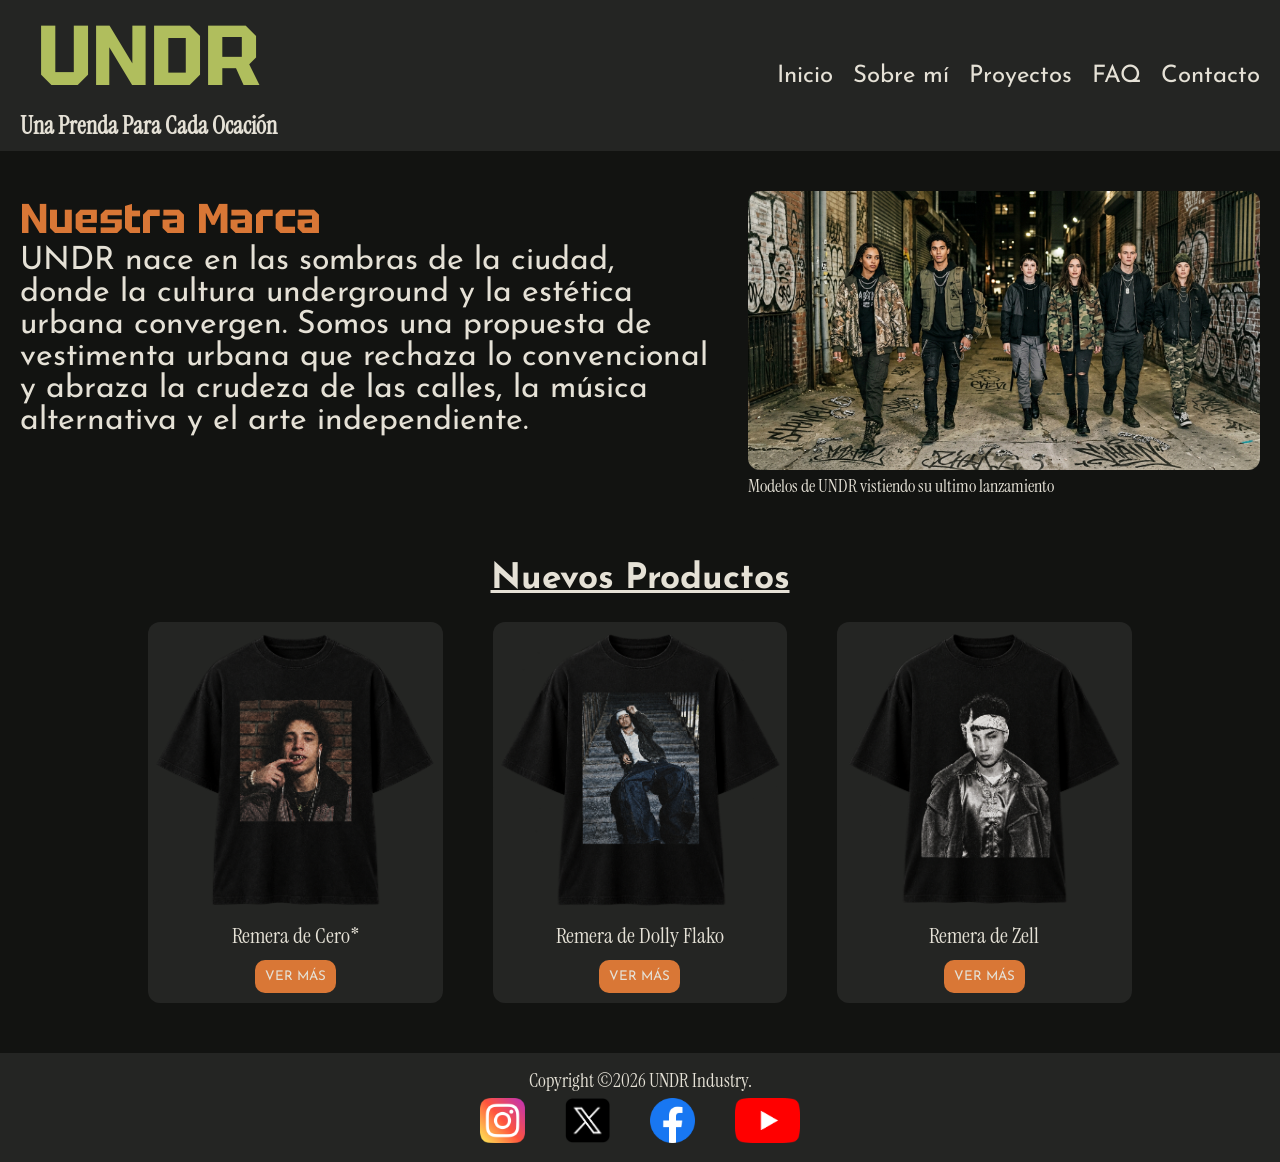
==== index.html @ f0256261 "Add files via upload" ====
<!DOCTYPE html>
<html lang="en">
    <head>
        <meta charset="UTF-8">
        <meta name="viewport" content="width=device-width, initial-scale=1.0">
        <link rel="stylesheet" href="./styles/styles.css">
        <title>UNDR Main Page</title>
    </head>
    <body>
        <header class="header">
            <div>
                <h1 class="logo">UNDR</h1>
                <h2 class="slogan">Una Prenda Para Cada Ocación</h2>
            </div>
            <nav class="navbar">
                <ul class="list">
                    <li>
                        <a href="index.html">Inicio</a>
                    </li>
                    <li>
                        <a href="./pages/sobre-mi.html">Sobre mí</a>
                    </li>
                    <li>
                        <a href="./pages/proyectos.html">Proyectos</a>
                    </li>
                    <li>
                        <a href="./pages/faq.html">FAQ</a>
                    </li>
                    <li>
                        <a href="./pages/contacto.html">Contacto</a>
                    </li>
                </ul>
            </nav>
        </header>
        <main>
            <article class="description">
                <div>
                    <h3>Nuestra Marca</h3>
                    <p class="text">
                        UNDR nace en las sombras de la ciudad, donde la cultura underground y la estética urbana convergen. Somos una propuesta de vestimenta urbana que rechaza lo convencional y abraza la crudeza de las calles, la música alternativa y el arte independiente.
                    </p>
                </div>
                <figure>
                    <img src="./assets/model-1.jfif" alt="modelos de UNDR">
                    <figcaption>Modelos de UNDR vistiendo su ultimo lanzamiento</figcaption>
                </figure>
            </article>
            <article class="card-article">
                <h2>Nuevos Productos</h2>
                <section class="cards">
                    <div class="card">
                        <figure>
                            <img src="./assets/remera-cero.png" alt="remera 1">
                        </figure>
                        <p>Remera de Cero*</p>
                        <button class="card-boton">VER M&Aacute;S</button>
                    </div>
                    <div class="card">
                        <figure>
                            <img src="./assets/remera-dolly.png" alt="remera 2">
                        </figure>
                        <p>Remera de Dolly Flako</p>
                        <button class="card-boton">VER M&Aacute;S</button>
                    </div>
                    <div class="card">
                        <figure>
                            <img src="./assets/remera-zell.png" alt="remera 3">
                        </figure>
                        <p>Remera de Zell</p>
                        <button class="card-boton">VER M&Aacute;S</button>
                    </div>
                </section>
            </article>
        </main>
        <footer class="footer">
            <h3>Copyright &copy;2026 UNDR Industry.</h3>
            <ul class="rrss">
                <li>
                    <a href="https://www.instagram.com/" target="_blank">
                        <img src="./assets/logos/instagram.png" alt="" class="logo-rrss">
                    </a>
                </li>
                <li>
                    <a href="https://x.com/" target="_blank">
                        <img src="./assets/logos/x.png" alt="" class="logo-rrss">
                    </a>
                </li>
                <li>
                    <a href="https://www.facebook.com/" target="_blank">
                        <img src="./assets/logos/facebook.png" alt="" class="logo-rrss">
                    </a>
                </li>
                <li>
                    <a href="https://www.youtube.com/" target="_blank">
                        <img src="./assets/logos/yt.png" alt="" class="logo-rrss">
                    </a>
                </li>
            </ul>
        </footer>
    </body>
</html>
---- styles/styles.css ----
@import url('https://fonts.googleapis.com/css2?family=Instrument+Serif:ital@0;1&family=Josefin+Sans:ital,wght@0,100..700;1,100..700&family=Tektur:wght@400..900&display=swap');

/* VARIABLES */
:root{
    --font-ter: Instrument Serif, Sans-serif;
    --font-sec: Josefin Sans, Sans-serif;
    --font-ppal: Tektur, Sans-serif;
    --background:#121311;
    --logo:#b0be5d;
    --text:#E5E1D6;
    --accent:#D97736;
    --accent-hover:#d977369d;
}
*{
    margin: 0;
    padding: 0;
}

/* ESTILOS BASE */
body{
    background-color: var(--background);
    color: var(--text);
}

/* TEXTO PRINCIPAL*/
.logo{
    font-family: var(--font-ppal);
    font-size: 5.3rem;
    color: var(--logo);
}

.slogan{
    font-family: var(--font-ter);
    font-size: 1.5rem;
}

.text{
    font-family: var(--font-sec);
    font-size: 2rem;
}

.info{
    font-family: var(--font-sec);
    font-size: 1.7rem;
}

/* HEADER */
.header{
    display: flex;
    justify-content: space-between;
    background-color: #47474757;
}

.header div{
    display: flex;
    flex-direction: column;
    align-items: center;
    margin-left: 20px;
    margin-bottom: 10px;
}

.navbar{
    display: flex;
    align-items: center;
}
.navbar ul li a:hover{
    text-decoration: underline;
}
/* DESCRIPCION */
.description{
    display: flex;
    justify-content: space-between;
}

.description figure{
    margin: 40px 20px;
    font-family: var(--font-ter);
    font-weight: 500;
    font-size: 1.1rem;
}

.description figure img{
    width: 40vw;
    height: auto;
    border-radius: 12px;
}
.description div h3{
    color: var(--accent);
    font-family: var(--font-ppal);
    font-size: 2.6rem;
}
.description div{
    margin:40px 20px;
}

/* PROYECTS */

.proyects{
    display: flex;
    flex-direction: column;
    gap: 20px;
}

.proyects h2{
    font-family: var(--font-ppal);
    font-size: 2.2rem;
    color: var(--accent);
    align-self: center;
    margin-top: 20px;
}

.proyects .list{
    justify-content: center;
    align-items: center;
    gap: 10px;
}

.item{
    width: 30vw;
    height: auto;
    display: flex;
    flex-direction: column;
    align-items: center;
    justify-content: center;
}

.item li{
}

.item img{
    width: 206px;
    height: auto;
}

/* CARDS */
.card-article{
    display: flex;
    flex-direction: column;
    align-items: center;
}

.card-article h2{
    font-family: var(--font-sec);
    font-size: 2.2rem;
    font-weight: 900;
    margin: 25px;
    text-decoration: underline;
}

.cards{
    display: flex;
    justify-content: space-around;
    gap: 50px;
}
.card{
    background-color: #47474757;
    display: flex;
    flex-direction: column;
    align-items: center;
    border-radius: 12px;
}
.card figure img{
    width: 23vw;
    height: auto;
}

.card p{
    font-family: var(--font-ter);
    font-size: 1.4rem;
    font-weight: 500;
    margin-bottom:10px ;
}

.card-boton{
    padding: 10px;
    margin-bottom: 10px;
    background-color: var(--accent);
    color: var(--text);
    font-family: var(--font-sec);
    border: none;
    border-radius: 10px;
}

.card-boton:hover{
    background-color: var(--accent-hover);
    text-decoration: underline;
}

/* LISTAS */
.list{
    font-family: var(--font-sec);
    font-size: 1.5rem;
    list-style: none;
    display: flex;
    margin-right: 20px;
    gap: 20px;
}

.list a{
    text-decoration: none;
    color: var(--text);
}

/* FOOTER Y LINKS */
.footer{
    display: flex;
    flex-direction: column;
    align-items: center;
    margin-top: 50px;
    padding-top:15px ;
    background-color: #47474757;
}

.footer h3{
    font-family: var(--font-ter);
    font-size: 1.2rem;
    font-weight: 400;
}

.rrss{
    list-style: none;
    display: flex;
    justify-content: center;
    gap: 10px;
}

.rrss li{
    margin: 5px 15px;
    padding-bottom: 10px;
}

.logo-rrss{
    height: 5vh;
    width: auto;
}

/* IMAGEN */
.model-1{
    height: auto;
    width: 40vw;
    border: solid 0.3rem;
    border-color: var(--accent);
    border-radius: 1rem;
}

.imgs figcaption{
    font-family: var(--font-sec);
    font-size: 1.1rem;
    font-weight: 400;
}
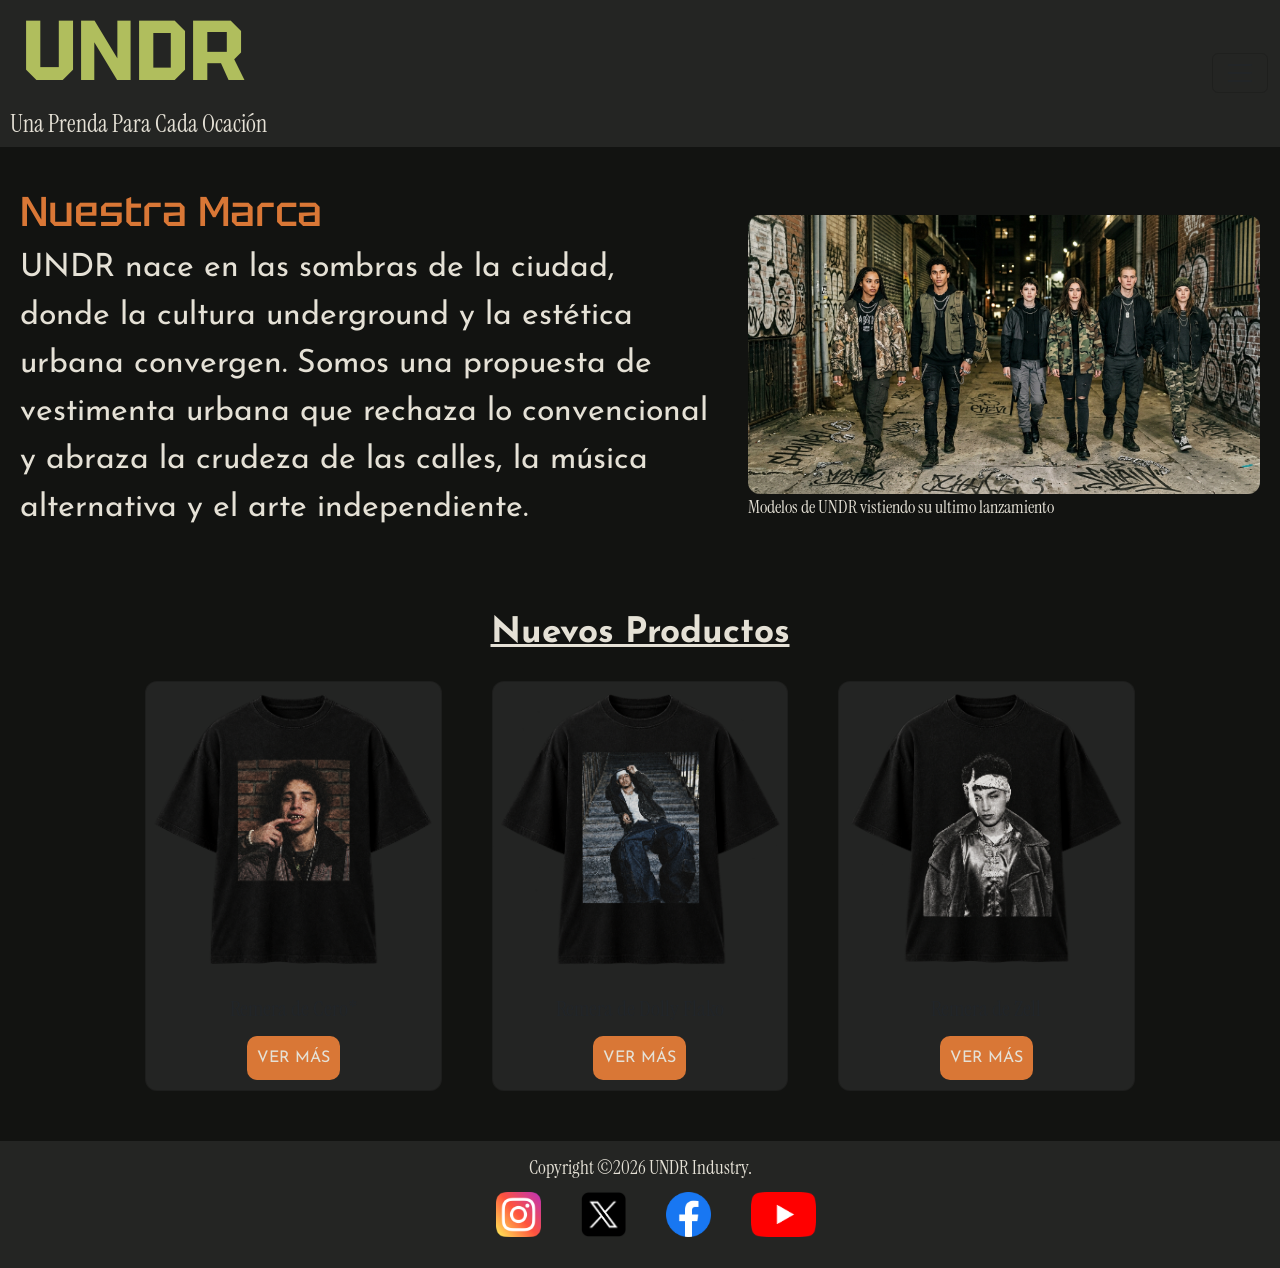
==== commit 4689d448: "mi primer commit con Git" ====
--- a/index.html
+++ b/index.html
@@ -1,101 +1,116 @@
-<!DOCTYPE html>
-<html lang="en">
-    <head>
-        <meta charset="UTF-8">
-        <meta name="viewport" content="width=device-width, initial-scale=1.0">
-        <link rel="stylesheet" href="./styles/styles.css">
-        <title>UNDR Main Page</title>
-    </head>
-    <body>
-        <header class="header">
-            <div>
-                <h1 class="logo">UNDR</h1>
-                <h2 class="slogan">Una Prenda Para Cada Ocación</h2>
-            </div>
-            <nav class="navbar">
-                <ul class="list">
-                    <li>
-                        <a href="index.html">Inicio</a>
-                    </li>
-                    <li>
-                        <a href="./pages/sobre-mi.html">Sobre mí</a>
-                    </li>
-                    <li>
-                        <a href="./pages/proyectos.html">Proyectos</a>
-                    </li>
-                    <li>
-                        <a href="./pages/faq.html">FAQ</a>
-                    </li>
-                    <li>
-                        <a href="./pages/contacto.html">Contacto</a>
-                    </li>
-                </ul>
-            </nav>
-        </header>
-        <main>
-            <article class="description">
-                <div>
-                    <h3>Nuestra Marca</h3>
-                    <p class="text">
-                        UNDR nace en las sombras de la ciudad, donde la cultura underground y la estética urbana convergen. Somos una propuesta de vestimenta urbana que rechaza lo convencional y abraza la crudeza de las calles, la música alternativa y el arte independiente.
-                    </p>
-                </div>
-                <figure>
-                    <img src="./assets/model-1.jfif" alt="modelos de UNDR">
-                    <figcaption>Modelos de UNDR vistiendo su ultimo lanzamiento</figcaption>
-                </figure>
-            </article>
-            <article class="card-article">
-                <h2>Nuevos Productos</h2>
-                <section class="cards">
-                    <div class="card">
-                        <figure>
-                            <img src="./assets/remera-cero.png" alt="remera 1">
-                        </figure>
-                        <p>Remera de Cero*</p>
-                        <button class="card-boton">VER M&Aacute;S</button>
-                    </div>
-                    <div class="card">
-                        <figure>
-                            <img src="./assets/remera-dolly.png" alt="remera 2">
-                        </figure>
-                        <p>Remera de Dolly Flako</p>
-                        <button class="card-boton">VER M&Aacute;S</button>
-                    </div>
-                    <div class="card">
-                        <figure>
-                            <img src="./assets/remera-zell.png" alt="remera 3">
-                        </figure>
-                        <p>Remera de Zell</p>
-                        <button class="card-boton">VER M&Aacute;S</button>
-                    </div>
-                </section>
-            </article>
-        </main>
-        <footer class="footer">
-            <h3>Copyright &copy;2026 UNDR Industry.</h3>
-            <ul class="rrss">
-                <li>
-                    <a href="https://www.instagram.com/" target="_blank">
-                        <img src="./assets/logos/instagram.png" alt="" class="logo-rrss">
-                    </a>
-                </li>
-                <li>
-                    <a href="https://x.com/" target="_blank">
-                        <img src="./assets/logos/x.png" alt="" class="logo-rrss">
-                    </a>
-                </li>
-                <li>
-                    <a href="https://www.facebook.com/" target="_blank">
-                        <img src="./assets/logos/facebook.png" alt="" class="logo-rrss">
-                    </a>
-                </li>
-                <li>
-                    <a href="https://www.youtube.com/" target="_blank">
-                        <img src="./assets/logos/yt.png" alt="" class="logo-rrss">
-                    </a>
-                </li>
-            </ul>
-        </footer>
-    </body>
+<!DOCTYPE html>
+<html lang="en">
+
+<head>
+    <meta charset="UTF-8">
+    <meta name="viewport" content="width=device-width, initial-scale=1.0">
+    <title>UNDR Main Page</title>
+    <link href="https://cdn.jsdelivr.net/npm/bootstrap@5.3.9/dist/css/bootstrap.min.css" rel="stylesheet"
+        integrity="sha384-yEPZ7jP9S0QKiUQ0m3jjsO4ProIW7wvR9gXkI7JOGa2XVsw53Yke2bsdkBbjmmiX" crossorigin="anonymous">
+    <link rel="stylesheet" href="./styles/styles.css">
+</head>
+
+<body>
+    <header class="header">
+        <div>
+            <h1 class="logo ">UNDR</h1>
+            <h2 class="slogan">Una Prenda Para Cada Ocación</h2>
+        </div>
+        <nav class="navbar">
+            <div class="container-fluid">
+                <button class="navbar-toggler" type="button" data-bs-toggle="collapse" data-bs-target="#navbarNav"
+                    aria-controls="navbarNav" aria-expanded="false" aria-label="Toggle navigation">
+                    <span class="navbar-toggler-icon"></span>
+                </button>
+                <div class="collapse navbar-collapse" id="navbarNav">
+                    <ul class="navbar-nav">
+                        <li class="nav-item">
+                            <a class="nav-link " aria-current="page" href="#">Home</a>
+                        </li>
+                        <li class="nav-item">
+                            <a class="nav-link" href="#">Features</a>
+                        </li>
+                        <li class="nav-item">
+                            <a class="nav-link" href="#">Pricing</a>
+                        </li>
+                        <li class="nav-item">
+                            <a class="nav-link " aria-disabled="true">Disabled</a>
+                        </li>
+                    </ul>
+                </div>
+            </div>
+        </nav>
+    </header>
+    <main>
+        <article class="description">
+            <div class="cont-1">
+                <h3>Nuestra Marca</h3>
+                <p class="text">
+                    UNDR nace en las sombras de la ciudad, donde la cultura underground y la estética urbana convergen.
+                    Somos una propuesta de vestimenta urbana que rechaza lo convencional y abraza la crudeza de las
+                    calles, la música alternativa y el arte independiente.
+                </p>
+            </div>
+            <figure>
+                <img class="img-1" src="./assets/model-1.jfif" alt="modelos de UNDR">
+                <figcaption>Modelos de UNDR vistiendo su ultimo lanzamiento</figcaption>
+            </figure>
+        </article>
+        <article class="card-article">
+            <h2>Nuevos Productos</h2>
+            <section class="cards">
+                <div class="card">
+                    <figure>
+                        <img src="./assets/remera-cero.png" alt="remera 1">
+                    </figure>
+                    <p>Remera de Cero*</p>
+                    <button class="card-boton">VER M&Aacute;S</button>
+                </div>
+                <div class="card">
+                    <figure>
+                        <img src="./assets/remera-dolly.png" alt="remera 2">
+                    </figure>
+                    <p>Remera de Dolly Flako</p>
+                    <button class="card-boton">VER M&Aacute;S</button>
+                </div>
+                <div class="card">
+                    <figure>
+                        <img src="./assets/remera-zell.png" alt="remera 3">
+                    </figure>
+                    <p>Remera de Zell</p>
+                    <button class="card-boton">VER M&Aacute;S</button>
+                </div>
+            </section>
+        </article>
+    </main>
+    <footer class="footer">
+        <h3>Copyright &copy;2026 UNDR Industry.</h3>
+        <ul class="rrss">
+            <li>
+                <a href="https://www.instagram.com/" target="_blank">
+                    <img src="./assets/logos/instagram.png" alt="" class="logo-rrss">
+                </a>
+            </li>
+            <li>
+                <a href="https://x.com/" target="_blank">
+                    <img src="./assets/logos/x.png" alt="" class="logo-rrss">
+                </a>
+            </li>
+            <li>
+                <a href="https://www.facebook.com/" target="_blank">
+                    <img src="./assets/logos/facebook.png" alt="" class="logo-rrss">
+                </a>
+            </li>
+            <li>
+                <a href="https://www.youtube.com/" target="_blank">
+                    <img src="./assets/logos/yt.png" alt="" class="logo-rrss">
+                </a>
+            </li>
+        </ul>
+    </footer>
+    <script src="https://cdn.jsdelivr.net/npm/bootstrap@5.3.9/dist/js/bootstrap.bundle.min.js"
+        integrity="sha384-WyOxWvTyr1QaMPfiPJSv76iReVthorl5uWlFtZPyK0IEB0hGzo9y5Bp9mYanr8Bu"
+        crossorigin="anonymous"></script>
+</body>
+
 </html>
--- a/styles/styles.css
+++ b/styles/styles.css
@@ -1,250 +1,497 @@
-@import url('https://fonts.googleapis.com/css2?family=Instrument+Serif:ital@0;1&family=Josefin+Sans:ital,wght@0,100..700;1,100..700&family=Tektur:wght@400..900&display=swap');
-
-/* VARIABLES */
-:root{
-    --font-ter: Instrument Serif, Sans-serif;
-    --font-sec: Josefin Sans, Sans-serif;
-    --font-ppal: Tektur, Sans-serif;
-    --background:#121311;
-    --logo:#b0be5d;
-    --text:#E5E1D6;
-    --accent:#D97736;
-    --accent-hover:#d977369d;
-}
-*{
-    margin: 0;
-    padding: 0;
-}
-
-/* ESTILOS BASE */
-body{
-    background-color: var(--background);
-    color: var(--text);
-}
-
-/* TEXTO PRINCIPAL*/
-.logo{
-    font-family: var(--font-ppal);
-    font-size: 5.3rem;
-    color: var(--logo);
-}
-
-.slogan{
-    font-family: var(--font-ter);
-    font-size: 1.5rem;
-}
-
-.text{
-    font-family: var(--font-sec);
-    font-size: 2rem;
-}
-
-.info{
-    font-family: var(--font-sec);
-    font-size: 1.7rem;
-}
-
-/* HEADER */
-.header{
-    display: flex;
-    justify-content: space-between;
-    background-color: #47474757;
-}
-
-.header div{
-    display: flex;
-    flex-direction: column;
-    align-items: center;
-    margin-left: 20px;
-    margin-bottom: 10px;
-}
-
-.navbar{
-    display: flex;
-    align-items: center;
-}
-.navbar ul li a:hover{
-    text-decoration: underline;
-}
-/* DESCRIPCION */
-.description{
-    display: flex;
-    justify-content: space-between;
-}
-
-.description figure{
-    margin: 40px 20px;
-    font-family: var(--font-ter);
-    font-weight: 500;
-    font-size: 1.1rem;
-}
-
-.description figure img{
-    width: 40vw;
-    height: auto;
-    border-radius: 12px;
-}
-.description div h3{
-    color: var(--accent);
-    font-family: var(--font-ppal);
-    font-size: 2.6rem;
-}
-.description div{
-    margin:40px 20px;
-}
-
-/* PROYECTS */
-
-.proyects{
-    display: flex;
-    flex-direction: column;
-    gap: 20px;
-}
-
-.proyects h2{
-    font-family: var(--font-ppal);
-    font-size: 2.2rem;
-    color: var(--accent);
-    align-self: center;
-    margin-top: 20px;
-}
-
-.proyects .list{
-    justify-content: center;
-    align-items: center;
-    gap: 10px;
-}
-
-.item{
-    width: 30vw;
-    height: auto;
-    display: flex;
-    flex-direction: column;
-    align-items: center;
-    justify-content: center;
-}
-
-.item li{
-}
-
-.item img{
-    width: 206px;
-    height: auto;
-}
-
-/* CARDS */
-.card-article{
-    display: flex;
-    flex-direction: column;
-    align-items: center;
-}
-
-.card-article h2{
-    font-family: var(--font-sec);
-    font-size: 2.2rem;
-    font-weight: 900;
-    margin: 25px;
-    text-decoration: underline;
-}
-
-.cards{
-    display: flex;
-    justify-content: space-around;
-    gap: 50px;
-}
-.card{
-    background-color: #47474757;
-    display: flex;
-    flex-direction: column;
-    align-items: center;
-    border-radius: 12px;
-}
-.card figure img{
-    width: 23vw;
-    height: auto;
-}
-
-.card p{
-    font-family: var(--font-ter);
-    font-size: 1.4rem;
-    font-weight: 500;
-    margin-bottom:10px ;
-}
-
-.card-boton{
-    padding: 10px;
-    margin-bottom: 10px;
-    background-color: var(--accent);
-    color: var(--text);
-    font-family: var(--font-sec);
-    border: none;
-    border-radius: 10px;
-}
-
-.card-boton:hover{
-    background-color: var(--accent-hover);
-    text-decoration: underline;
-}
-
-/* LISTAS */
-.list{
-    font-family: var(--font-sec);
-    font-size: 1.5rem;
-    list-style: none;
-    display: flex;
-    margin-right: 20px;
-    gap: 20px;
-}
-
-.list a{
-    text-decoration: none;
-    color: var(--text);
-}
-
-/* FOOTER Y LINKS */
-.footer{
-    display: flex;
-    flex-direction: column;
-    align-items: center;
-    margin-top: 50px;
-    padding-top:15px ;
-    background-color: #47474757;
-}
-
-.footer h3{
-    font-family: var(--font-ter);
-    font-size: 1.2rem;
-    font-weight: 400;
-}
-
-.rrss{
-    list-style: none;
-    display: flex;
-    justify-content: center;
-    gap: 10px;
-}
-
-.rrss li{
-    margin: 5px 15px;
-    padding-bottom: 10px;
-}
-
-.logo-rrss{
-    height: 5vh;
-    width: auto;
-}
-
-/* IMAGEN */
-.model-1{
-    height: auto;
-    width: 40vw;
-    border: solid 0.3rem;
-    border-color: var(--accent);
-    border-radius: 1rem;
-}
-
-.imgs figcaption{
-    font-family: var(--font-sec);
-    font-size: 1.1rem;
-    font-weight: 400;
+@import url('https://fonts.googleapis.com/css2?family=Instrument+Serif:ital@0;1&family=Josefin+Sans:ital,wght@0,100..700;1,100..700&family=Tektur:wght@400..900&display=swap');
+
+/* VARIABLES */
+:root {
+    --font-ter: Instrument Serif, Sans-serif;
+    --font-sec: Josefin Sans, Sans-serif;
+    --font-ppal: Tektur, Sans-serif;
+    --background: #121311;
+    --logo: #b0be5d;
+    --text: #E5E1D6;
+    --accent: #D97736;
+    --accent-hover: #d977369d;
+}
+
+* {
+    margin: 0;
+    padding: 0;
+}
+
+/* ESTILOS BASE */
+body {
+    background-color: var(--background);
+    color: var(--text);
+}
+
+/* TEXTO PRINCIPAL*/
+.logo {
+    font-family: var(--font-ppal);
+    font-size: 5.3rem;
+    color: var(--logo);
+    font-weight: 700;
+}
+
+.slogan {
+    font-family: var(--font-ter);
+    font-size: 1.5rem;
+    margin-left: 10px;
+}
+
+.text {
+    font-family: var(--font-sec);
+    font-size: 2rem;
+}
+
+.info {
+    font-family: var(--font-sec);
+    font-size: 1.7rem;
+}
+
+/* HEADER */
+.header {
+    display: flex;
+    justify-content: space-between;
+    background-color: #47474757;
+    align-items: center;
+}
+
+.header div {
+    display: flex;
+    flex-direction: column;
+    align-items: center;
+}
+
+.navbar-toggler{
+    color:#E5E1D6
+}
+
+
+/* DESCRIPCION */
+.description {
+    display: flex;
+    justify-content: space-between;
+    align-items: center;
+}
+
+.description figure {
+    margin: 40px 20px;
+    font-family: var(--font-ter);
+    font-weight: 500;
+    font-size: 1.1rem;
+}
+
+.description figure img {
+    width: 40vw;
+    height: auto;
+    border-radius: 12px;
+}
+
+.description div h3 {
+    color: var(--accent);
+    font-family: var(--font-ppal);
+    font-size: 2.6rem;
+}
+
+.description div {
+    margin: 40px 20px;
+}
+
+/* PROYECTS */
+
+.proyects {
+    display: flex;
+    flex-direction: column;
+    gap: 20px;
+    align-items: center;
+}
+
+.sub-title {
+    font-family: var(--font-ppal);
+    font-size: 2.2rem;
+    color: var(--accent);
+    text-align: center;
+    align-self: center;
+    margin-top: 20px;
+}
+
+.img-container {
+    display: grid;
+    grid-template-columns: repeat(3, 1fr);
+}
+
+.grid-img img {
+    width: 20vw;
+    height: auto;
+    justify-self: center;
+    align-self: center;
+    margin: 30px;
+    border-radius: 20px;
+}
+
+/* FAQ */
+.grid-container {
+    display: grid;
+    grid-template-columns: repeat(2, 1fr);
+    grid-template-rows: repeat(2, 1fr);
+    grid-template-areas:
+        "ubi payment "
+        "envio envio"
+    ;
+    gap: 40px;
+}
+
+.grid-container div {
+    font-family: var(--font-sec);
+    font-size: 1.5rem;
+    display: flex;
+    flex-direction: column;
+    text-align: center;
+    align-items: center;
+    justify-content: center;
+}
+
+.payment {
+    grid-area: payment;
+}
+
+.ubi {
+    grid-area: ubi;
+}
+
+.envio {
+    grid-area: envio;
+}
+
+.ubi,
+.payment {
+    margin: 30px 20px 0px 20px;
+}
+
+.quest {
+    color: var(--logo);
+    font-size: 2.3rem;
+}
+
+.grid-imagen {
+    width: 30vw;
+    height: auto;
+    margin-top: 25px;
+    background-color: #47474757;
+    border-radius: 20px;
+}
+
+/* CARDS */
+.card-article {
+    display: flex;
+    flex-direction: column;
+    align-items: center;
+}
+
+.card-article h2 {
+    font-family: var(--font-sec);
+    font-size: 2.2rem;
+    font-weight: 900;
+    margin: 25px;
+    text-decoration: underline;
+}
+
+.cards {
+    display: flex;
+    justify-content: space-around;
+    gap: 50px;
+}
+
+.card {
+    background-color: #47474757;
+    display: flex;
+    flex-direction: column;
+    align-items: center;
+    border-radius: 12px;
+}
+
+.card figure img {
+    width: 23vw;
+    height: auto;
+}
+
+.card p {
+    font-family: var(--font-ter);
+    font-size: 1.4rem;
+    font-weight: 500;
+    margin-bottom: 10px;
+}
+
+.card-boton {
+    padding: 10px;
+    margin-bottom: 10px;
+    background-color: var(--accent);
+    color: var(--text);
+    font-family: var(--font-sec);
+    border: none;
+    border-radius: 10px;
+}
+
+.card-boton:hover {
+    background-color: var(--accent-hover);
+    text-decoration: underline;
+}
+
+/* LISTAS */
+.list {
+    font-family: var(--font-sec);
+    font-size: 1.5rem;
+    list-style: none;
+    display: flex;
+    margin-right: 20px;
+    gap: 20px;
+}
+
+.list a {
+    text-decoration: none;
+    color: var(--text);
+}
+
+/* FOOTER Y LINKS */
+.footer {
+    display: flex;
+    flex-direction: column;
+    align-items: center;
+    margin-top: 50px;
+    padding-top: 15px;
+    background-color: #47474757;
+}
+
+.footer h3 {
+    font-family: var(--font-ter);
+    font-size: 1.2rem;
+    font-weight: 400;
+}
+
+.rrss {
+    list-style: none;
+    display: flex;
+    justify-content: center;
+    gap: 10px;
+}
+
+.rrss li {
+    margin: 5px 15px;
+    padding-bottom: 10px;
+}
+
+.logo-rrss {
+    height: 5vh;
+    width: auto;
+}
+
+/* IMAGEN */
+.model-1 {
+    height: auto;
+    width: 40vw;
+    border: solid 0.3rem;
+    border-color: var(--accent);
+    border-radius: 1rem;
+}
+
+.imgs figcaption {
+    font-family: var(--font-sec);
+    font-size: 1.1rem;
+    font-weight: 400;
+}
+
+/* MOBILE SCREEN */
+@media (min-width: 300px) and (max-width: 567px) {
+
+    /* INDEX */
+    .header {
+        flex-direction: column;
+    }
+
+    .header div {
+        margin: 0px;
+    }
+
+    .logo {
+        font-size: 4.6rem;
+    }
+
+    .slogan {
+        font-size: 1.3rem;
+        margin-bottom: 10px;
+    }
+
+    .navbar {
+        padding-bottom: 10px;
+    }
+
+    .list {
+        margin: 0px 10px;
+        font-size: 1.2rem;
+        text-align: center;
+        align-items: center;
+    }
+
+    .description {
+        flex-direction: column;
+    }
+
+    .description div h3 {
+        font-size: 1.8rem;
+    }
+
+    .text {
+        font-size: 1.3rem;
+    }
+
+    .description figure {
+        margin: 0px;
+        font-size: 1.3rem;
+    }
+
+    .description figure img {
+        width: 90vw;
+    }
+
+    .cards {
+        flex-direction: column;
+    }
+
+    .card figure img {
+        width: 55vw;
+    }
+
+    .card p {
+        font-size: 1.7rem;
+    }
+
+    .card button {
+        font-size: 1.1rem;
+    }
+
+    /* SOBRE MI */
+    .img-2{
+        width: 60vw;
+        margin-top: 25px;
+    }
+
+    .cont-2{
+        margin: 0px 20px;
+    }
+
+    .cont-2 p{
+        text-align: center;
+    }
+
+    /* PROYECTOS */
+    .img-container{
+        grid-template-columns: repeat(1, 1fr);
+        grid-auto-flow: row;
+    }
+
+    .grid-img img{
+        width: 50vw;
+    }
+
+
+    /* FAQ */
+    .grid-container{
+        grid-template-columns: repeat(1, 1fr);
+        grid-template-rows: repeat(1, 1fr);
+        grid-template-areas:
+        "ubi" 
+        "payment "
+        "envio"
+    ;
+    }
+
+    .grid-imagen{
+        width: 80vw;
+    }
+}
+
+/* TABLET SCREEN */
+@media (min-width: 568px) and (max-width: 991px) {
+    /* INDEX */
+    .header {
+        flex-direction: column;
+    }
+
+    .header div {
+        margin: 0px;
+    }
+
+    .logo {
+        font-size: 5.4rem;
+    }
+
+    .slogan {
+        font-size: 2rem;
+        margin-bottom: 10px;
+    }
+
+    .navbar {
+        padding-bottom: 10px;
+    }
+
+    .list {
+        margin: 0px 10px;
+        text-align: center;
+        align-items: center;
+    }
+
+    .description {
+        flex-direction: column;
+    }
+
+    .description div h3 {
+        font-size: 2.5rem;
+    }
+
+    .text {
+        font-size: 2rem;
+    }
+
+    .description figure {
+        margin: 0px;
+        font-size: 1.8rem;
+    }
+
+    .description figure img {
+        width: 75vw;
+    }
+
+    .cards {
+        flex-direction: column;
+    }
+
+    .card figure img {
+        width: 45vw;
+    }
+
+    .card p {
+        font-size: 2rem;
+    }
+
+    .card button {
+        font-size: 1.3rem;
+    }
+    
+    /* SOBRE MI */
+    .img-2{
+        width: 60vw;
+        margin-top: 25px;
+    }
+    
+    .cont-2{
+        margin: 0px 20px;
+    }
+
+        .cont-2 p{
+        text-align: center;
+    }
+
+    /* PROYECTOS */
+    .grid-img img{
+        width: 25vw;
+    }
 }
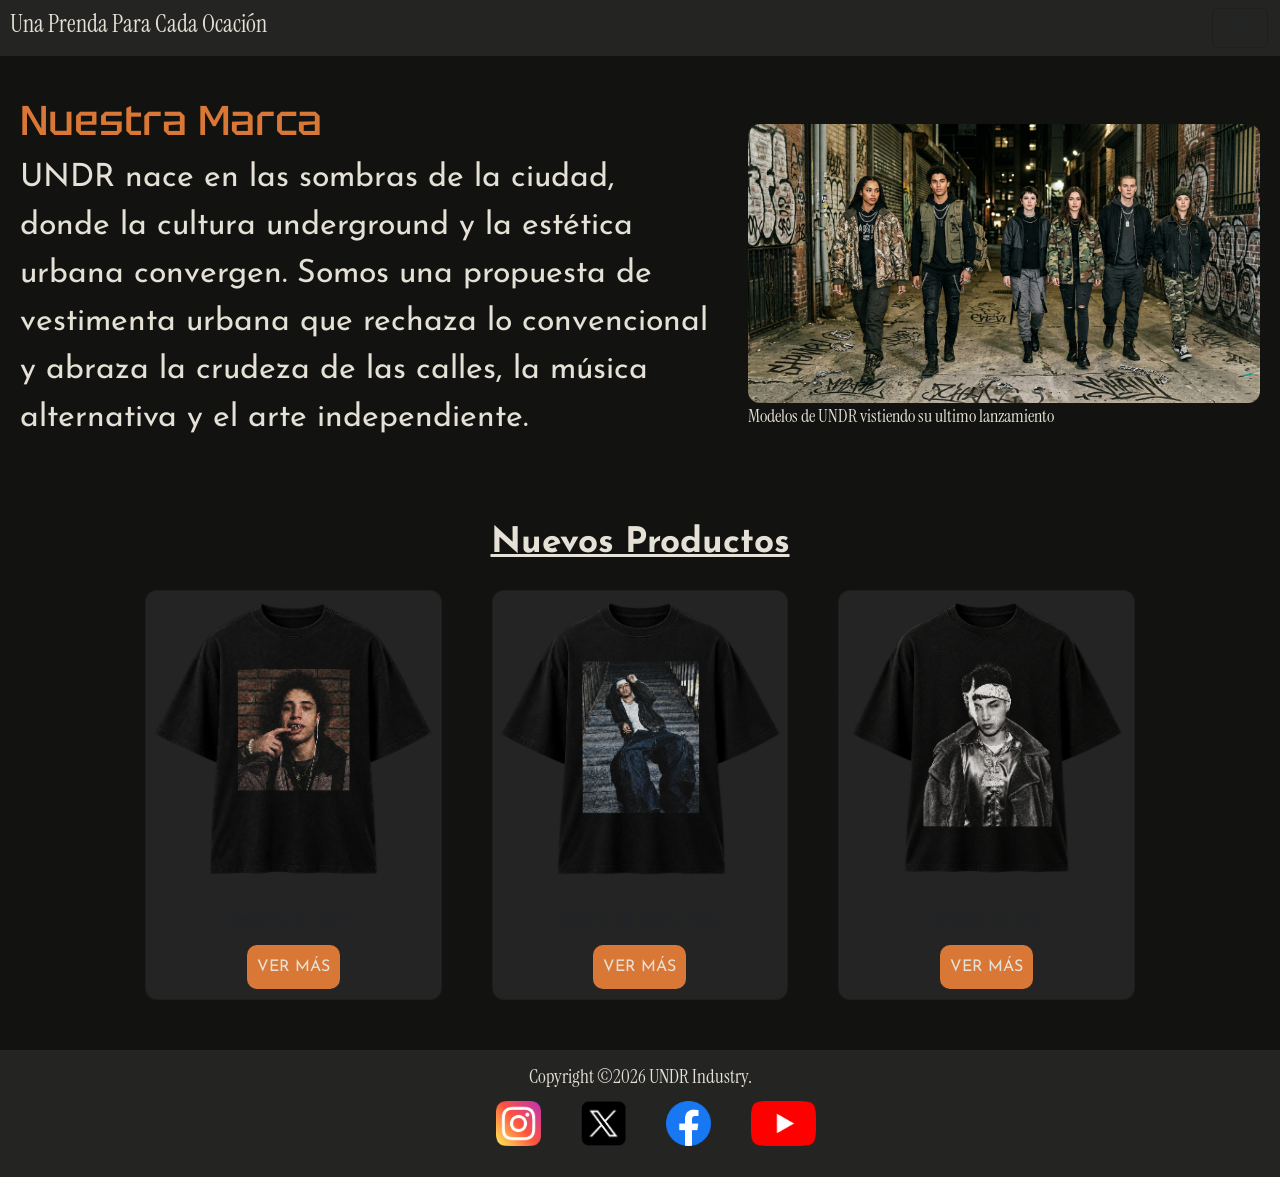
==== commit a7a131cd: "first commit" ====
--- a/index.html
+++ b/index.html
@@ -13,7 +13,7 @@
 <body>
     <header class="header">
         <div>
-            <h1 class="logo ">UNDR</h1>
+            
             <h2 class="slogan">Una Prenda Para Cada Ocación</h2>
         </div>
         <nav class="navbar">
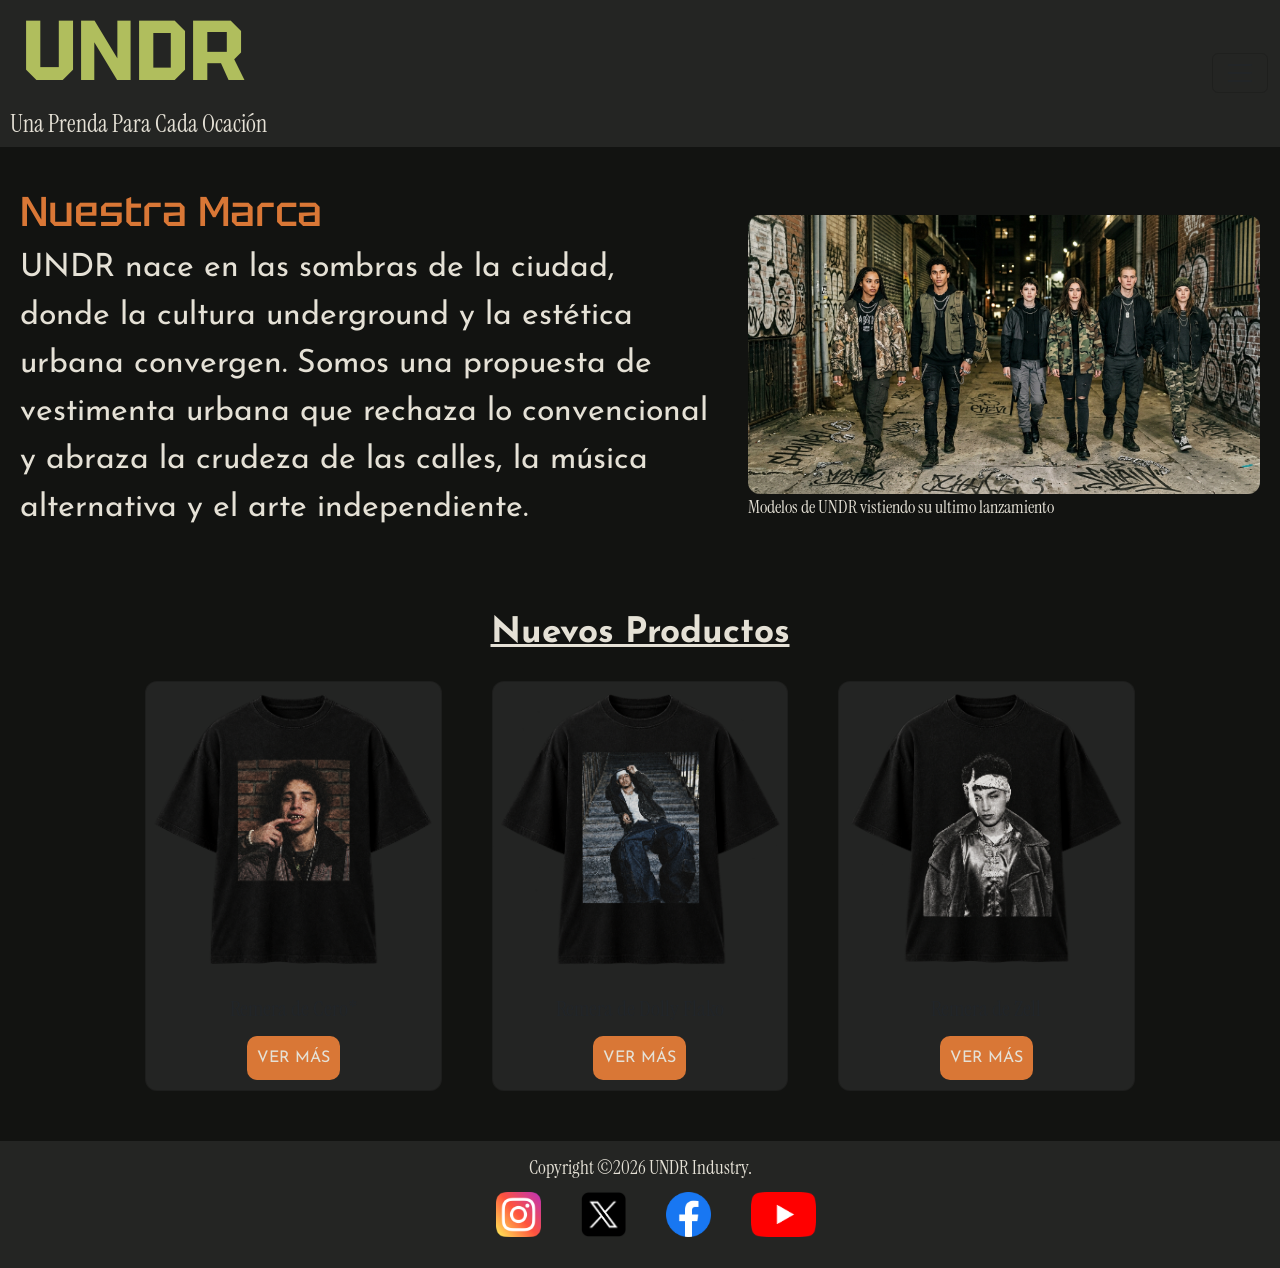
==== commit 8a7d445e: "hola" ====
--- a/index.html
+++ b/index.html
@@ -13,7 +13,7 @@
 <body>
     <header class="header">
         <div>
-            
+            <h1 class="logo ">UNDR</h1>
             <h2 class="slogan">Una Prenda Para Cada Ocación</h2>
         </div>
         <nav class="navbar">
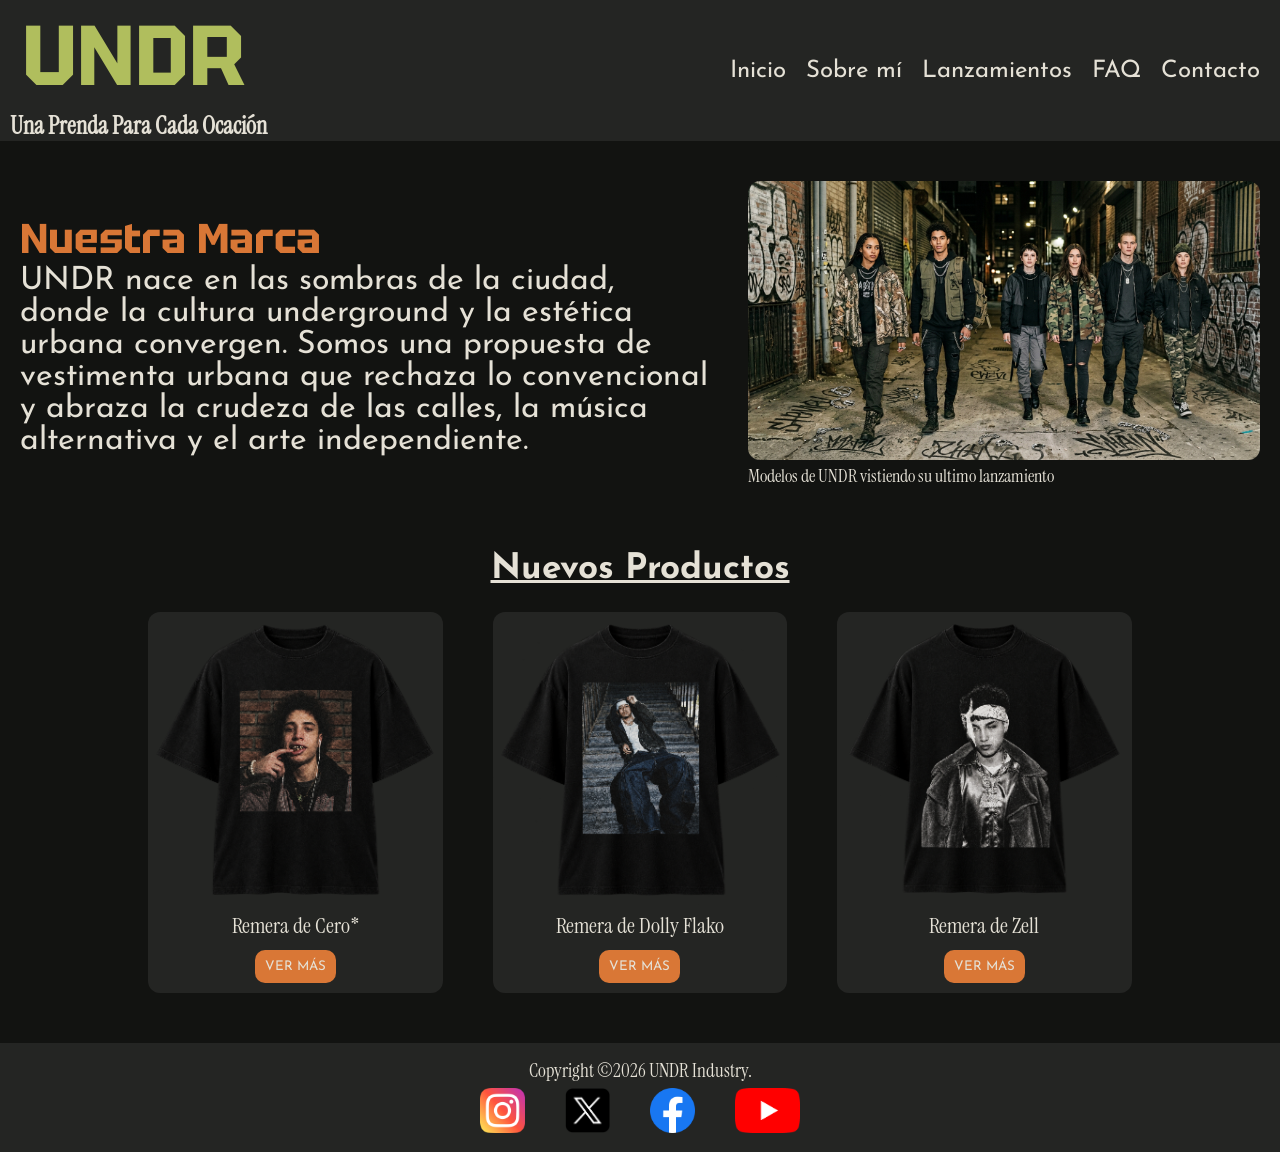
==== commit dabdd284: "responsive model" ====
--- a/index.html
+++ b/index.html
@@ -5,8 +5,6 @@
     <meta charset="UTF-8">
     <meta name="viewport" content="width=device-width, initial-scale=1.0">
     <title>UNDR Main Page</title>
-    <link href="https://cdn.jsdelivr.net/npm/bootstrap@5.3.9/dist/css/bootstrap.min.css" rel="stylesheet"
-        integrity="sha384-yEPZ7jP9S0QKiUQ0m3jjsO4ProIW7wvR9gXkI7JOGa2XVsw53Yke2bsdkBbjmmiX" crossorigin="anonymous">
     <link rel="stylesheet" href="./styles/styles.css">
 </head>
 
@@ -17,28 +15,23 @@
             <h2 class="slogan">Una Prenda Para Cada Ocación</h2>
         </div>
         <nav class="navbar">
-            <div class="container-fluid">
-                <button class="navbar-toggler" type="button" data-bs-toggle="collapse" data-bs-target="#navbarNav"
-                    aria-controls="navbarNav" aria-expanded="false" aria-label="Toggle navigation">
-                    <span class="navbar-toggler-icon"></span>
-                </button>
-                <div class="collapse navbar-collapse" id="navbarNav">
-                    <ul class="navbar-nav">
-                        <li class="nav-item">
-                            <a class="nav-link " aria-current="page" href="#">Home</a>
-                        </li>
-                        <li class="nav-item">
-                            <a class="nav-link" href="#">Features</a>
-                        </li>
-                        <li class="nav-item">
-                            <a class="nav-link" href="#">Pricing</a>
-                        </li>
-                        <li class="nav-item">
-                            <a class="nav-link " aria-disabled="true">Disabled</a>
-                        </li>
-                    </ul>
-                </div>
-            </div>
+            <ul class="list">
+                <li>
+                    <a href="./index.html">Inicio</a>
+                </li>
+                <li>
+                    <a href="./pages/sobre-mi.html">Sobre mí</a>
+                </li>
+                <li>
+                    <a href="./pages/proyectos.html">Lanzamientos</a>
+                </li>
+                <li>
+                    <a href="./pages/faq.html">FAQ</a>
+                </li>
+                <li>
+                    <a href="./pages/contacto.html">Contacto</a>
+                </li>
+            </ul>
         </nav>
     </header>
     <main>
@@ -108,9 +101,6 @@
             </li>
         </ul>
     </footer>
-    <script src="https://cdn.jsdelivr.net/npm/bootstrap@5.3.9/dist/js/bootstrap.bundle.min.js"
-        integrity="sha384-WyOxWvTyr1QaMPfiPJSv76iReVthorl5uWlFtZPyK0IEB0hGzo9y5Bp9mYanr8Bu"
-        crossorigin="anonymous"></script>
 </body>
 
 </html>
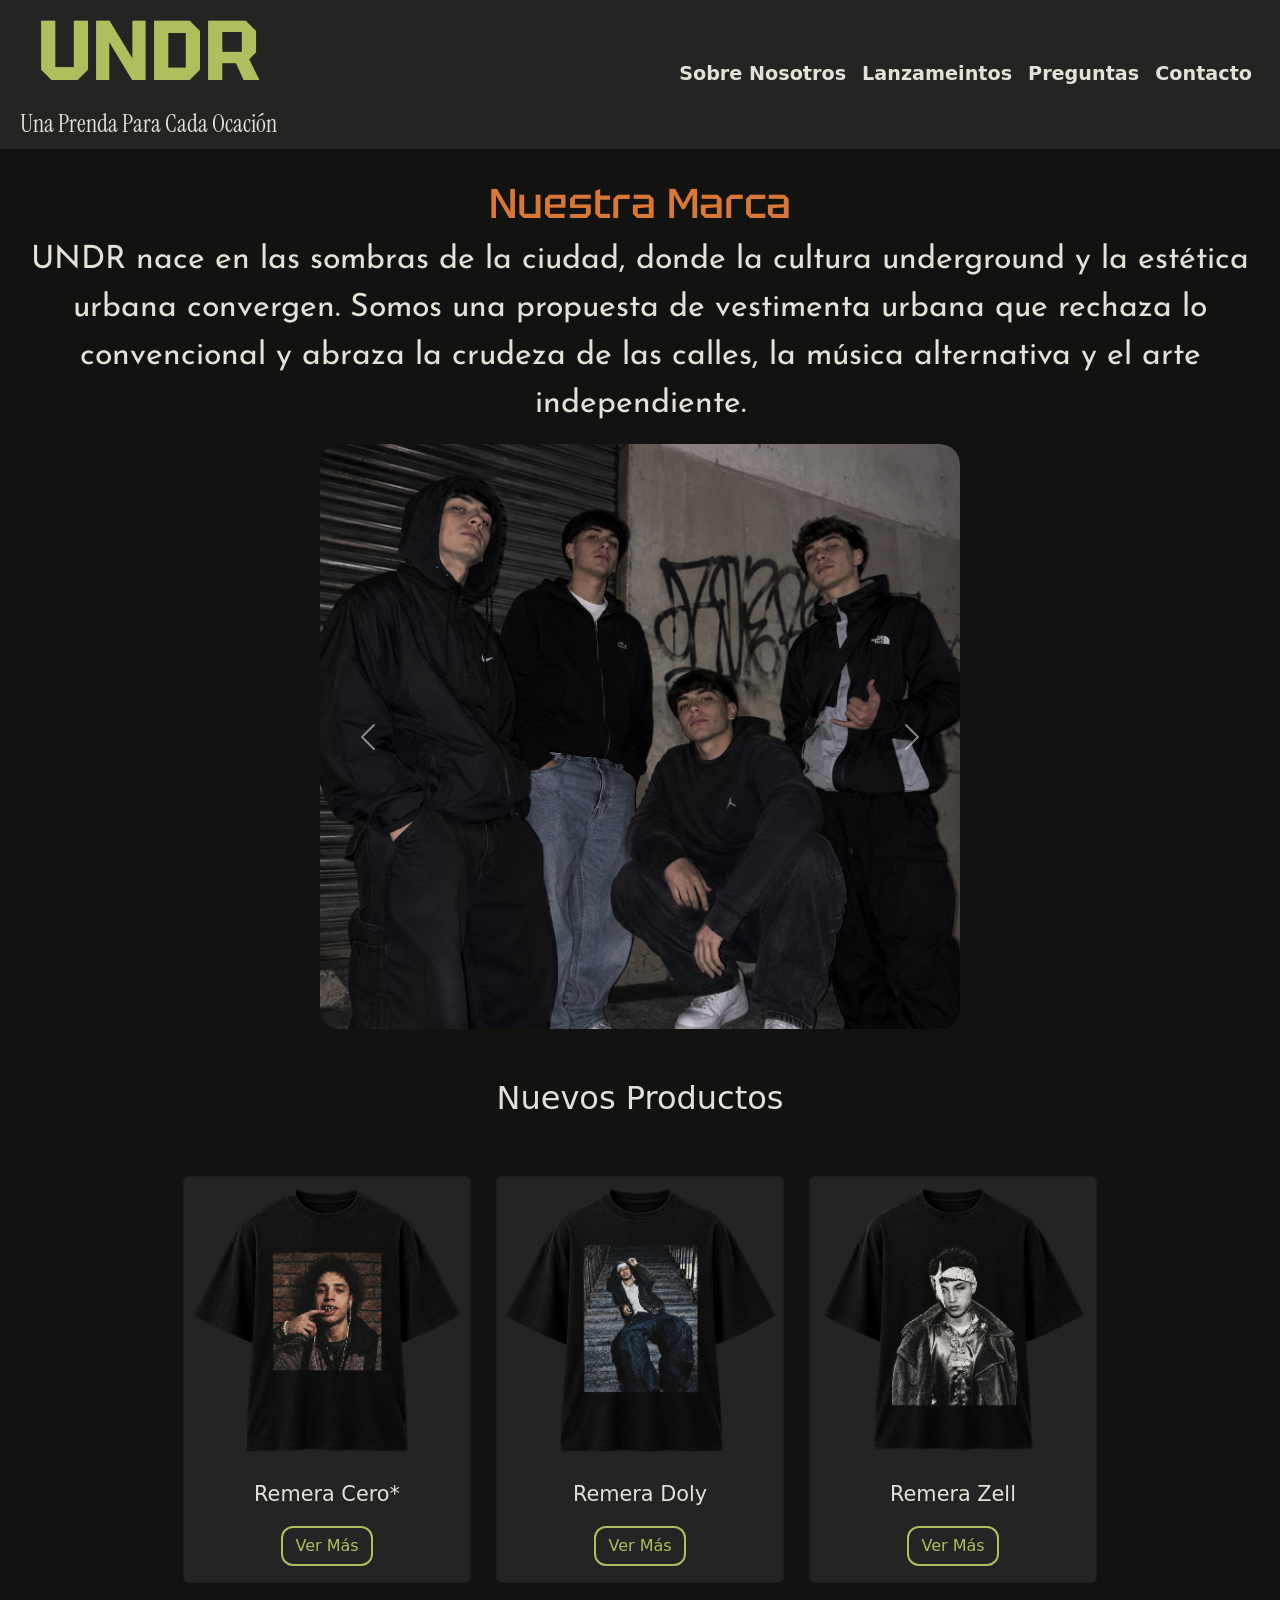
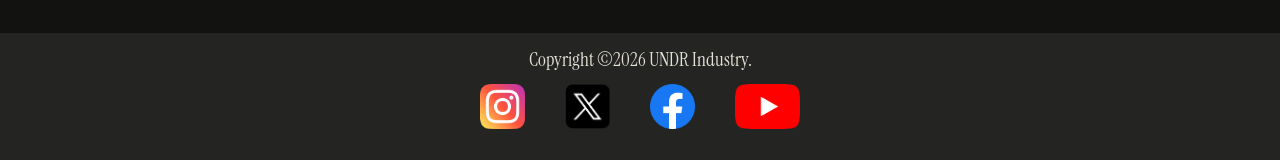
==== commit 458b0961: "boostrap styles added" ====
--- a/index.html
+++ b/index.html
@@ -1,37 +1,44 @@
 <!DOCTYPE html>
-<html lang="en">
+<html lang="es">
 
 <head>
     <meta charset="UTF-8">
     <meta name="viewport" content="width=device-width, initial-scale=1.0">
     <title>UNDR Main Page</title>
+    <link href="https://cdn.jsdelivr.net/npm/bootstrap@5.3.9/dist/css/bootstrap.min.css" rel="stylesheet"
+        integrity="sha384-yEPZ7jP9S0QKiUQ0m3jjsO4ProIW7wvR9gXkI7JOGa2XVsw53Yke2bsdkBbjmmiX" crossorigin="anonymous">
     <link rel="stylesheet" href="./styles/styles.css">
 </head>
 
 <body>
     <header class="header">
-        <div>
-            <h1 class="logo ">UNDR</h1>
+        <div class="principal">
+            <h1 class="logo"><a class="logo" href="index.html">UNDR</a></h1>
             <h2 class="slogan">Una Prenda Para Cada Ocación</h2>
         </div>
-        <nav class="navbar">
-            <ul class="list">
-                <li>
-                    <a href="./index.html">Inicio</a>
-                </li>
-                <li>
-                    <a href="./pages/sobre-mi.html">Sobre mí</a>
-                </li>
-                <li>
-                    <a href="./pages/proyectos.html">Lanzamientos</a>
-                </li>
-                <li>
-                    <a href="./pages/faq.html">FAQ</a>
-                </li>
-                <li>
-                    <a href="./pages/contacto.html">Contacto</a>
-                </li>
-            </ul>
+        <nav class="navbar navbar-expand-lg">
+            <div class="container-fluid">
+                <button class="navbar-toggler" type="button" data-bs-toggle="collapse" data-bs-target="#navbarNav"
+                    aria-controls="navbarNav" aria-expanded="false" aria-label="Toggle navigation">
+                    <span class="navbar-toggler-icon"></span>
+                </button>
+                <div class="collapse navbar-collapse" id="navbarNav">
+                    <ul class="navbar-nav">
+                        <li class="nav-item">
+                            <a class="nav-link" href="./pages/sobre-mi.html">Sobre Nosotros</a>
+                        </li>
+                        <li class="nav-item">
+                            <a class="nav-link" href="./pages/proyectos.html">Lanzameintos</a>
+                        </li>
+                        <li class="nav-item">
+                            <a class="nav-link" href="./pages/faq.html">Preguntas</a>
+                        </li>
+                        <li class="nav-item">
+                            <a class="nav-link" href="./pages/contacto.html">Contacto</a>
+                        </li>
+                    </ul>
+                </div>
+            </div>
         </nav>
     </header>
     <main>
@@ -44,34 +51,53 @@
                     calles, la música alternativa y el arte independiente.
                 </p>
             </div>
-            <figure>
-                <img class="img-1" src="./assets/model-1.jfif" alt="modelos de UNDR">
-                <figcaption>Modelos de UNDR vistiendo su ultimo lanzamiento</figcaption>
-            </figure>
+            <div id="carouselExampleAutoplaying" class="carousel slide" data-bs-ride="carousel">
+                <div class="carousel-inner">
+                    <div class="carousel-item active">
+                        <img src="./assets/undr-1.png" class="d-block w-100" alt="...">
+                    </div>
+                    <div class="carousel-item">
+                        <img src="./assets/undr-2.png" class="d-block w-100" alt="...">
+                    </div>
+                    <div class="carousel-item">
+                        <img src="./assets/undr-3.png" class="d-block w-100" alt="...">
+                    </div>
+                </div>
+                <button class="carousel-control-prev" type="button" data-bs-target="#carouselExampleAutoplaying"
+                    data-bs-slide="prev">
+                    <span class="carousel-control-prev-icon" aria-hidden="true"></span>
+                    <span class="visually-hidden">Previous</span>
+                </button>
+                <button class="carousel-control-next" type="button" data-bs-target="#carouselExampleAutoplaying"
+                    data-bs-slide="next">
+                    <span class="carousel-control-next-icon" aria-hidden="true"></span>
+                    <span class="visually-hidden">Next</span>
+                </button>
+            </div>
         </article>
         <article class="card-article">
             <h2>Nuevos Productos</h2>
             <section class="cards">
-                <div class="card">
-                    <figure>
-                        <img src="./assets/remera-cero.png" alt="remera 1">
-                    </figure>
-                    <p>Remera de Cero*</p>
-                    <button class="card-boton">VER M&Aacute;S</button>
+                <div class="card" style="width: 18rem;">
+                    <img src="./assets/remera-cero.png" class="card-img-top" alt="">
+                    <div class="card-body">
+                        <p>Remera Cero*</p>
+                        <button type="button" class="btn btn-outline-info">Ver M&aacute;s</button>
+                    </div>
                 </div>
-                <div class="card">
-                    <figure>
-                        <img src="./assets/remera-dolly.png" alt="remera 2">
-                    </figure>
-                    <p>Remera de Dolly Flako</p>
-                    <button class="card-boton">VER M&Aacute;S</button>
+                <div class="card" style="width: 18rem;">
+                    <img src="./assets/remera-dolly.png" class="card-img-top" alt="">
+                    <div class="card-body">
+                        <p>Remera Doly</p>
+                        <button type="button" class="btn btn-outline-info">Ver M&aacute;s</button>
+                    </div>
                 </div>
-                <div class="card">
-                    <figure>
-                        <img src="./assets/remera-zell.png" alt="remera 3">
-                    </figure>
-                    <p>Remera de Zell</p>
-                    <button class="card-boton">VER M&Aacute;S</button>
+                <div class="card" style="width: 18rem;">
+                    <img src="./assets/remera-zell.png" class="card-img-top" alt="">
+                    <div class="card-body">
+                        <p>Remera Zell</p>
+                        <button type="button" class="btn btn-outline-info">Ver M&aacute;s</button>
+                    </div>
                 </div>
             </section>
         </article>
@@ -101,6 +127,9 @@
             </li>
         </ul>
     </footer>
+    <script src="https://cdn.jsdelivr.net/npm/bootstrap@5.3.9/dist/js/bootstrap.bundle.min.js"
+        integrity="sha384-WyOxWvTyr1QaMPfiPJSv76iReVthorl5uWlFtZPyK0IEB0hGzo9y5Bp9mYanr8Bu"
+        crossorigin="anonymous"></script>
 </body>
 
 </html>
--- a/styles/styles.css
+++ b/styles/styles.css
@@ -1,497 +1,276 @@
-@import url('https://fonts.googleapis.com/css2?family=Instrument+Serif:ital@0;1&family=Josefin+Sans:ital,wght@0,100..700;1,100..700&family=Tektur:wght@400..900&display=swap');
-
-/* VARIABLES */
-:root {
-    --font-ter: Instrument Serif, Sans-serif;
-    --font-sec: Josefin Sans, Sans-serif;
-    --font-ppal: Tektur, Sans-serif;
-    --background: #121311;
-    --logo: #b0be5d;
-    --text: #E5E1D6;
-    --accent: #D97736;
-    --accent-hover: #d977369d;
-}
-
+@import url("https://fonts.googleapis.com/css2?family=Instrument+Serif:ital@0;1&family=Josefin+Sans:ital,wght@0,100..700;1,100..700&family=Tektur:wght@400..900&display=swap");
 * {
-    margin: 0;
-    padding: 0;
-}
-
-/* ESTILOS BASE */
+  margin: 0;
+  padding: 0;
+}
+
 body {
-    background-color: var(--background);
-    color: var(--text);
-}
-
-/* TEXTO PRINCIPAL*/
-.logo {
-    font-family: var(--font-ppal);
-    font-size: 5.3rem;
-    color: var(--logo);
-    font-weight: 700;
-}
-
-.slogan {
-    font-family: var(--font-ter);
-    font-size: 1.5rem;
-    margin-left: 10px;
-}
-
-.text {
-    font-family: var(--font-sec);
-    font-size: 2rem;
-}
-
-.info {
-    font-family: var(--font-sec);
-    font-size: 1.7rem;
-}
-
-/* HEADER */
+  background-color: #121311;
+  color: #E5E1D6;
+}
+body .text {
+  font-family: Josefin Sans, Sans-serif;
+  font-size: 2rem;
+}
+body .info {
+  font-family: Josefin Sans, Sans-serif;
+  font-size: 1.7rem;
+}
+
 .header {
-    display: flex;
-    justify-content: space-between;
-    background-color: #47474757;
-    align-items: center;
-}
-
-.header div {
-    display: flex;
-    flex-direction: column;
-    align-items: center;
-}
-
-.navbar-toggler{
-    color:#E5E1D6
-}
-
-
-/* DESCRIPCION */
+  display: flex;
+  justify-content: space-between;
+  background-color: rgba(71, 71, 71, 0.3411764706);
+  align-items: center;
+}
+.header .principal {
+  display: flex;
+  flex-direction: column;
+  align-items: center;
+  margin: 0px 0px 10px 20px;
+}
+.header .logo a {
+  font-family: Tektur, Sans-serif;
+  font-size: 5.3rem;
+  color: #b0be5d;
+  font-weight: 700;
+  text-decoration: none;
+}
+.header .slogan {
+  font-family: Instrument Serif, Sans-serif;
+  font-size: 1.5rem;
+  margin: 0px;
+}
+.header .navbar .container-fluid {
+  justify-content: end;
+  text-align: end;
+  padding: 20px;
+}
+.header .navbar .navbar-toggler {
+  background-color: #E5E1D6;
+}
+.header .navbar .nav-link {
+  color: #E5E1D6;
+  font-size: 1.2rem;
+  font-weight: 600;
+}
+.header .navbar .nav-link:hover {
+  text-decoration: underline;
+}
+
+.footer {
+  display: flex;
+  flex-direction: column;
+  align-items: center;
+  justify-content: center;
+  padding-top: 15px;
+  background-color: rgba(71, 71, 71, 0.3411764706);
+}
+.footer h3 {
+  font-family: Instrument Serif, Sans-serif;
+  font-size: 1.2rem;
+  font-weight: 400;
+}
+.footer .rrss {
+  list-style: none;
+  display: flex;
+  justify-content: center;
+  gap: 10px;
+  padding: 0px;
+}
+.footer .rrss li {
+  margin: 5px 15px;
+  padding-bottom: 10px;
+}
+.footer .rrss .logo-rrss {
+  height: 5vh;
+  width: auto;
+}
+
 .description {
-    display: flex;
-    justify-content: space-between;
-    align-items: center;
-}
-
-.description figure {
-    margin: 40px 20px;
-    font-family: var(--font-ter);
-    font-weight: 500;
-    font-size: 1.1rem;
-}
-
-.description figure img {
-    width: 40vw;
-    height: auto;
-    border-radius: 12px;
-}
-
-.description div h3 {
-    color: var(--accent);
-    font-family: var(--font-ppal);
-    font-size: 2.6rem;
-}
-
-.description div {
-    margin: 40px 20px;
-}
-
-/* PROYECTS */
+  display: flex;
+  justify-content: center;
+  align-items: center;
+  flex-direction: column;
+}
+.description .cont-1 {
+  margin-top: 30px;
+}
+.description .cont-1 p {
+  text-align: center;
+}
+.description .cont-1 h3 {
+  color: #D97736;
+  font-family: Tektur, Sans-serif;
+  font-size: 2.6rem;
+  text-align: center;
+}
+.description .carousel {
+  width: 50vw;
+  height: auto;
+}
+.description .carousel .carousel-inner {
+  border-radius: 20px;
+}
+.description .carousel .carousel-item img {
+  border-radius: 20px;
+}
+
+.card-article {
+  display: flex;
+  flex-direction: column;
+  text-align: center;
+  margin-top: 50px;
+}
+.card-article .cards {
+  display: flex;
+  justify-content: center;
+  gap: 25px;
+  margin: 50px 0px 50px 0px;
+}
+.card-article .cards .card {
+  background-color: rgba(71, 71, 71, 0.3411764706);
+  color: #E5E1D6;
+  font-size: 1.3rem;
+}
+.card-article .cards .card .card-body .btn-outline-info {
+  border: solid 2px #b0be5d;
+  border-radius: 12px;
+  color: #b0be5d;
+}
+.card-article .cards .card .card-body .btn-outline-info:hover {
+  background-color: #b0be5d;
+  color: #000;
+}
+
+main .sub-title {
+  font-family: Tektur, Sans-serif;
+  font-size: 2.2rem;
+  color: #D97736;
+  text-align: center;
+  align-self: center;
+  margin-top: 20px;
+}
+main .grid-container {
+  display: grid;
+  grid-template-columns: repeat(2, 1fr);
+  grid-template-rows: repeat(2, 1fr);
+  grid-template-areas: "ubi payment " "envio envio";
+  gap: 40px;
+}
+main .grid-container .payment {
+  grid-area: payment;
+}
+main .grid-container .ubi {
+  grid-area: ubi;
+}
+main .grid-container .envio {
+  grid-area: envio;
+}
+main .grid-container .envio img {
+  margin-bottom: 50px;
+}
+main .grid-container .ubi,
+main .grid-container .payment {
+  margin: 30px 20px 0px 20px;
+}
+main .grid-container div {
+  font-family: Josefin Sans, Sans-serif;
+  font-size: 1.5rem;
+  display: flex;
+  flex-direction: column;
+  text-align: center;
+  align-items: center;
+  justify-content: center;
+}
+main .grid-container div .quest {
+  color: var(--logo);
+  font-size: 2.3rem;
+}
+main .grid-container div .grid-imagen {
+  width: 30vw;
+  height: auto;
+  margin-top: 25px;
+  background-color: rgba(71, 71, 71, 0.3411764706);
+  border-radius: 20px;
+}
+
+main .sub-title {
+  font-family: Tektur, Sans-serif;
+  font-size: 2.2rem;
+  color: #D97736;
+  text-align: center;
+  align-self: center;
+  margin-top: 20px;
+}
+main .rrss {
+  list-style: none;
+  display: flex;
+  justify-content: center;
+  gap: 10px;
+  padding: 0px;
+}
+main .rrss li {
+  margin: 5px 15px;
+  padding-bottom: 10px;
+}
+main .rrss li .logo-rrss {
+  height: 5vh;
+  width: auto;
+}
 
 .proyects {
-    display: flex;
-    flex-direction: column;
-    gap: 20px;
-    align-items: center;
-}
-
-.sub-title {
-    font-family: var(--font-ppal);
-    font-size: 2.2rem;
-    color: var(--accent);
-    text-align: center;
-    align-self: center;
-    margin-top: 20px;
-}
-
-.img-container {
-    display: grid;
-    grid-template-columns: repeat(3, 1fr);
-}
-
-.grid-img img {
-    width: 20vw;
-    height: auto;
-    justify-self: center;
-    align-self: center;
-    margin: 30px;
-    border-radius: 20px;
-}
-
-/* FAQ */
-.grid-container {
-    display: grid;
-    grid-template-columns: repeat(2, 1fr);
-    grid-template-rows: repeat(2, 1fr);
-    grid-template-areas:
-        "ubi payment "
-        "envio envio"
-    ;
-    gap: 40px;
-}
-
-.grid-container div {
-    font-family: var(--font-sec);
-    font-size: 1.5rem;
-    display: flex;
-    flex-direction: column;
-    text-align: center;
-    align-items: center;
-    justify-content: center;
-}
-
-.payment {
-    grid-area: payment;
-}
-
-.ubi {
-    grid-area: ubi;
-}
-
-.envio {
-    grid-area: envio;
-}
-
-.ubi,
-.payment {
-    margin: 30px 20px 0px 20px;
-}
-
-.quest {
-    color: var(--logo);
-    font-size: 2.3rem;
-}
-
-.grid-imagen {
-    width: 30vw;
-    height: auto;
-    margin-top: 25px;
-    background-color: #47474757;
-    border-radius: 20px;
-}
-
-/* CARDS */
-.card-article {
-    display: flex;
-    flex-direction: column;
-    align-items: center;
-}
-
-.card-article h2 {
-    font-family: var(--font-sec);
-    font-size: 2.2rem;
-    font-weight: 900;
-    margin: 25px;
-    text-decoration: underline;
-}
-
-.cards {
-    display: flex;
-    justify-content: space-around;
-    gap: 50px;
-}
-
-.card {
-    background-color: #47474757;
-    display: flex;
-    flex-direction: column;
-    align-items: center;
-    border-radius: 12px;
-}
-
-.card figure img {
-    width: 23vw;
-    height: auto;
-}
-
-.card p {
-    font-family: var(--font-ter);
-    font-size: 1.4rem;
-    font-weight: 500;
-    margin-bottom: 10px;
-}
-
-.card-boton {
-    padding: 10px;
-    margin-bottom: 10px;
-    background-color: var(--accent);
-    color: var(--text);
-    font-family: var(--font-sec);
-    border: none;
-    border-radius: 10px;
-}
-
-.card-boton:hover {
-    background-color: var(--accent-hover);
-    text-decoration: underline;
-}
-
-/* LISTAS */
-.list {
-    font-family: var(--font-sec);
-    font-size: 1.5rem;
-    list-style: none;
-    display: flex;
-    margin-right: 20px;
-    gap: 20px;
-}
-
-.list a {
-    text-decoration: none;
-    color: var(--text);
-}
-
-/* FOOTER Y LINKS */
-.footer {
-    display: flex;
-    flex-direction: column;
-    align-items: center;
-    margin-top: 50px;
-    padding-top: 15px;
-    background-color: #47474757;
-}
-
-.footer h3 {
-    font-family: var(--font-ter);
-    font-size: 1.2rem;
-    font-weight: 400;
-}
-
-.rrss {
-    list-style: none;
-    display: flex;
-    justify-content: center;
-    gap: 10px;
-}
-
-.rrss li {
-    margin: 5px 15px;
-    padding-bottom: 10px;
-}
-
-.logo-rrss {
-    height: 5vh;
-    width: auto;
-}
-
-/* IMAGEN */
-.model-1 {
-    height: auto;
-    width: 40vw;
-    border: solid 0.3rem;
-    border-color: var(--accent);
-    border-radius: 1rem;
-}
-
-.imgs figcaption {
-    font-family: var(--font-sec);
-    font-size: 1.1rem;
-    font-weight: 400;
-}
-
-/* MOBILE SCREEN */
-@media (min-width: 300px) and (max-width: 567px) {
-
-    /* INDEX */
-    .header {
-        flex-direction: column;
-    }
-
-    .header div {
-        margin: 0px;
-    }
-
-    .logo {
-        font-size: 4.6rem;
-    }
-
-    .slogan {
-        font-size: 1.3rem;
-        margin-bottom: 10px;
-    }
-
-    .navbar {
-        padding-bottom: 10px;
-    }
-
-    .list {
-        margin: 0px 10px;
-        font-size: 1.2rem;
-        text-align: center;
-        align-items: center;
-    }
-
-    .description {
-        flex-direction: column;
-    }
-
-    .description div h3 {
-        font-size: 1.8rem;
-    }
-
-    .text {
-        font-size: 1.3rem;
-    }
-
-    .description figure {
-        margin: 0px;
-        font-size: 1.3rem;
-    }
-
-    .description figure img {
-        width: 90vw;
-    }
-
-    .cards {
-        flex-direction: column;
-    }
-
-    .card figure img {
-        width: 55vw;
-    }
-
-    .card p {
-        font-size: 1.7rem;
-    }
-
-    .card button {
-        font-size: 1.1rem;
-    }
-
-    /* SOBRE MI */
-    .img-2{
-        width: 60vw;
-        margin-top: 25px;
-    }
-
-    .cont-2{
-        margin: 0px 20px;
-    }
-
-    .cont-2 p{
-        text-align: center;
-    }
-
-    /* PROYECTOS */
-    .img-container{
-        grid-template-columns: repeat(1, 1fr);
-        grid-auto-flow: row;
-    }
-
-    .grid-img img{
-        width: 50vw;
-    }
-
-
-    /* FAQ */
-    .grid-container{
-        grid-template-columns: repeat(1, 1fr);
-        grid-template-rows: repeat(1, 1fr);
-        grid-template-areas:
-        "ubi" 
-        "payment "
-        "envio"
-    ;
-    }
-
-    .grid-imagen{
-        width: 80vw;
-    }
-}
-
-/* TABLET SCREEN */
-@media (min-width: 568px) and (max-width: 991px) {
-    /* INDEX */
-    .header {
-        flex-direction: column;
-    }
-
-    .header div {
-        margin: 0px;
-    }
-
-    .logo {
-        font-size: 5.4rem;
-    }
-
-    .slogan {
-        font-size: 2rem;
-        margin-bottom: 10px;
-    }
-
-    .navbar {
-        padding-bottom: 10px;
-    }
-
-    .list {
-        margin: 0px 10px;
-        text-align: center;
-        align-items: center;
-    }
-
-    .description {
-        flex-direction: column;
-    }
-
-    .description div h3 {
-        font-size: 2.5rem;
-    }
-
-    .text {
-        font-size: 2rem;
-    }
-
-    .description figure {
-        margin: 0px;
-        font-size: 1.8rem;
-    }
-
-    .description figure img {
-        width: 75vw;
-    }
-
-    .cards {
-        flex-direction: column;
-    }
-
-    .card figure img {
-        width: 45vw;
-    }
-
-    .card p {
-        font-size: 2rem;
-    }
-
-    .card button {
-        font-size: 1.3rem;
-    }
-    
-    /* SOBRE MI */
-    .img-2{
-        width: 60vw;
-        margin-top: 25px;
-    }
-    
-    .cont-2{
-        margin: 0px 20px;
-    }
-
-        .cont-2 p{
-        text-align: center;
-    }
-
-    /* PROYECTOS */
-    .grid-img img{
-        width: 25vw;
-    }
-}+  display: flex;
+  flex-direction: column;
+  gap: 20px;
+  align-items: center;
+}
+.proyects .sub-title {
+  font-family: Tektur, Sans-serif;
+  font-size: 2.2rem;
+  color: #D97736;
+  text-align: center;
+  align-self: center;
+  margin-top: 20px;
+}
+.proyects .img-container {
+  display: grid;
+  grid-template-columns: repeat(3, 1fr);
+}
+.proyects .img-container .grid-img img {
+  width: 20vw;
+  height: auto;
+  justify-self: center;
+  align-self: center;
+  margin: 30px;
+  border-radius: 20px;
+}
+
+.description-2 {
+  display: flex;
+  flex-direction: row;
+  justify-content: space-between;
+  align-items: center;
+  gap: 20px;
+}
+.description-2 figure .img-2 {
+  width: 50vw;
+  margin-top: 20px;
+  padding-left: 40px;
+}
+.description-2 .cont-2 .sub-title {
+  font-family: Tektur, Sans-serif;
+  font-size: 2.2rem;
+  color: #D97736;
+  text-align: center;
+  align-self: center;
+  margin-top: 20px;
+  text-decoration: underline;
+}
+.description-2 .cont-2 .info {
+  font-family: Josefin Sans, Sans-serif;
+  font-size: 1.3rem;
+  text-align: center;
+}
+
+/*# sourceMappingURL=styles.css.map */
